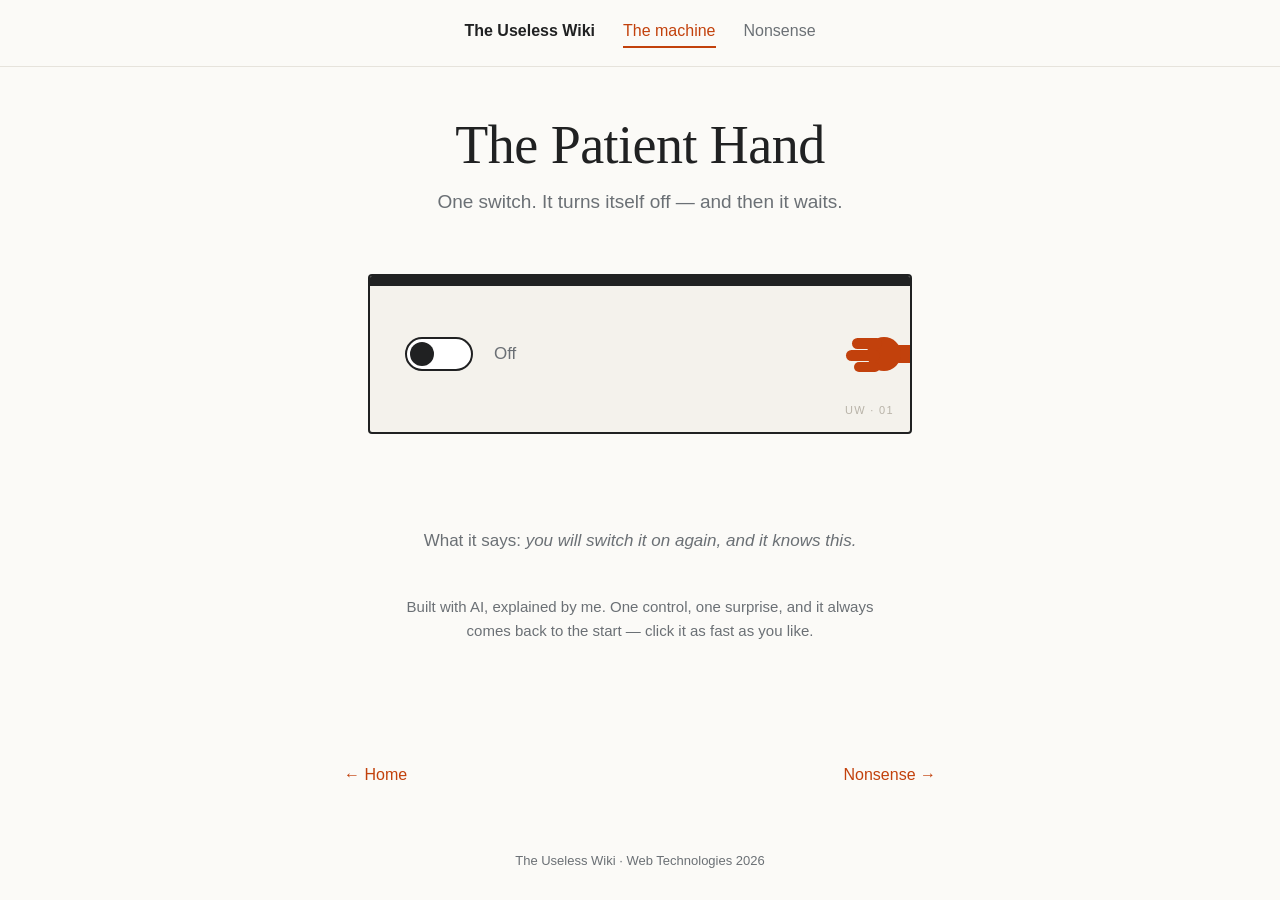
==== machine.html @ daa646ae "feat: the machine gets its own page — one switch, one hand, one surprise" ====
<!doctype html>
<html lang="en">
<head>
<meta charset="utf-8">
<meta name="viewport" content="width=device-width, initial-scale=1">
<title>The Patient Hand · The Useless Wiki</title>
<meta name="description" content="A machine with one switch. It turns itself off, and waits for you to try again.">
<link rel="stylesheet" href="style.css">
<link rel="stylesheet" href="machine.css">
</head>
<body>

<div data-nav></div>

<main class="page">
  <h1>The Patient Hand</h1>
  <p class="tagline">One switch. It turns itself off — and then it waits.</p>

  <section class="machine" aria-labelledby="machine-caption">

    <div class="box" data-box>
      <div class="box__lid" aria-hidden="true"></div>

      <div class="switch">
        <input type="checkbox" id="power" class="switch__input">
        <label for="power" class="switch__label">
          <span class="switch__track"><span class="switch__knob"></span></span>
          <span class="switch__word" data-word>Off</span>
        </label>
      </div>

      <!-- The hand is drawn, not photographed: it scales, it weighs nothing,
           and it cannot go missing. It is decoration, so it is hidden from
           screen readers; the switch is the control they use. -->
      <svg class="hand" viewBox="0 0 140 60" aria-hidden="true">
        <rect x="46" y="21" width="94" height="18" rx="9"/>
        <circle cx="40" cy="30" r="17"/>
        <rect x="8" y="14" width="30" height="11" rx="5.5"/>
        <rect x="2" y="26" width="34" height="11" rx="5.5"/>
        <rect x="10" y="38" width="26" height="10" rx="5"/>
      </svg>
    </div>

    <p class="machine__status" data-status role="status" aria-live="polite"></p>
  </section>

  <p class="machine__sentence" id="machine-caption">
    What it says: <em>you will switch it on again, and it knows this.</em>
  </p>

  <p class="note">
    Built with AI, explained by me. One control, one surprise, and it always
    comes back to the start — click it as fast as you like.
  </p>
</main>

<div data-pager></div>

<footer>
  <p>The Useless Wiki · Web Technologies 2026</p>
</footer>

<script src="js/nav.js"></script>
<script src="machine.js"></script>

</body>
</html>
---- style.css ----
/* The Useless Wiki — one page, one control.
   Everything here is shared by every page of the site. */

:root {
  --paper: #fbfaf7;
  --ink: #202122;
  --dim: #6b7075;
  --accent: #c2410c;
  --line: #e6e3dc;
  --wash: #f4f2ec;
}

* { box-sizing: border-box; }

body {
  margin: 0;
  min-height: 100vh;
  display: flex;
  flex-direction: column;
  background: var(--paper);
  color: var(--ink);
  font: 18px/1.65 -apple-system, BlinkMacSystemFont, "Segoe UI", Roboto, "Helvetica Neue", Arial, sans-serif;
}

main {
  flex: 1;
  display: flex;
  flex-direction: column;
  align-items: center;
  justify-content: center;
  text-align: center;
  padding: 2rem 1.5rem;
}

/* The machine page is short enough to sit in the middle of the screen.
   A page with fifteen quotations on it is not: centring it would push
   the top half out of reach, so those pages start at the top instead. */
main.page {
  justify-content: flex-start;
  padding-top: 3rem;
}

h1 {
  margin: 0;
  font: 400 clamp(38px, 6.5vw, 54px)/1.12 Georgia, "Times New Roman", serif;
  letter-spacing: -.01em;
}

.tagline {
  margin: .7rem 0 2.5rem;
  max-width: 30rem;
  font-size: 19px;
  color: var(--dim);
}

/* ---- home page hero ---- */

.hero {
  width: 100%;
  max-width: 40rem;
  margin: 0 0 2rem;
  border: 1px solid var(--line);
  background: var(--wash);
}

.hero img {
  display: block;
  width: 100%;
  height: auto;
}

/* ---- the control ---- */

.press {
  padding: .95rem 2.8rem;
  font: inherit;
  font-size: 21px;
  color: #fff;
  background: var(--accent);
  border: 0;
  border-radius: 6px;
  cursor: pointer;
  transition: transform .08s ease, background-color .2s ease;
}

/* The button dips when you press it — the only part of the machine that
   ever appears to do anything. */
.press:active { transform: scale(.97); }

.press:focus-visible {
  outline: 3px solid var(--accent);
  outline-offset: 3px;
}

.status {
  margin: 2rem 0 0;
  min-height: 1.6em;
  font-size: 19px;
  color: var(--dim);
  opacity: 0;
  transform: translateY(4px);
  transition: opacity .25s ease, transform .25s ease;
}

/* Added for as long as a line is showing, so the fade runs both ways. */
.status.show {
  opacity: 1;
  transform: none;
}

.note {
  margin: 2.5rem 0 0;
  max-width: 30rem;
  font-size: 15px;
  color: var(--dim);
}

/* ---- the index at the foot of every page ---- */

.pager {
  display: flex;
  gap: 1rem;
  width: 100%;
  max-width: 40rem;
  margin: 0 auto;
  padding: 0 1.5rem 2rem;
  font-size: 16px;
}

.pager a {
  color: var(--accent);
  text-decoration: none;
}

.pager a:hover { text-decoration: underline; }

.pager a:focus-visible {
  outline: 2px solid var(--accent);
  outline-offset: 3px;
}

.pager .next {
  margin-left: auto;
  text-align: right;
}

footer {
  padding: 1rem 1.5rem;
  text-align: center;
  font-size: 13px;
  color: var(--dim);
}

/* ---- navigation, written once in nav.html ---- */

.site-nav {
  display: flex;
  flex-wrap: wrap;
  justify-content: center;
  gap: .5rem 1.75rem;
  padding: 1.1rem 1.5rem;
  border-bottom: 1px solid var(--line);
  font-size: 16px;
}

.site-nav a {
  color: var(--dim);
  text-decoration: none;
  padding-bottom: 2px;
  border-bottom: 2px solid transparent;
}

.site-nav a:hover { color: var(--ink); }

.site-nav .brand {
  color: var(--ink);
  font-weight: 600;
}

/* The page you are on: coloured, and underlined, so that the nav says
   where you are without you having to read the address bar. */
.site-nav a[aria-current="page"] {
  color: var(--accent);
  border-bottom-color: var(--accent);
}

.site-nav a:focus-visible {
  outline: 2px solid var(--accent);
  outline-offset: 3px;
}

/* ---- quotation of the visit ---- */

.hero-quote {
  margin: 2.5rem 0 0;
  padding: 1.4rem 1.6rem;
  max-width: 34rem;
  text-align: left;
  border-left: 3px solid var(--accent);
  background: var(--wash);
}

.hero-quote .eyebrow {
  margin: 0 0 .6rem;
  font-size: 12px;
  letter-spacing: .08em;
  text-transform: uppercase;
  color: var(--dim);
}

.hero-quote blockquote {
  margin: 0;
  font: 400 24px/1.4 Georgia, "Times New Roman", serif;
}

.hero-quote cite {
  display: block;
  margin-top: .55rem;
  font-style: normal;
  font-size: 14px;
  color: var(--dim);
}

/* ---- the fifteen ---- */

.quotes {
  width: 100%;
  max-width: 34rem;
  margin: 3rem 0 0;
  padding: 0;
  list-style: none;
  text-align: left;
  border-top: 1px solid var(--line);
}

.quotes li {
  padding: 1.5rem 0;
  border-bottom: 1px solid var(--line);
}

.quotes blockquote {
  margin: 0;
  font: 400 20px/1.55 Georgia, "Times New Roman", serif;
}

.quotes cite {
  display: block;
  margin-top: .5rem;
  font-style: normal;
  font-size: 14px;
  color: var(--dim);
}

/* ---- the index cards on the home page ---- */

.cards {
  display: grid;
  grid-template-columns: repeat(auto-fit, minmax(210px, 1fr));
  gap: 1rem;
  width: 100%;
  max-width: 40rem;
  margin: 3.5rem 0 0;
  padding: 0;
  list-style: none;
  text-align: left;
}

.card {
  display: block;
  height: 100%;
  padding: 1.25rem 1.4rem;
  border: 1px solid var(--line);
  border-radius: 4px;
  color: inherit;
  text-decoration: none;
  transition: border-color .2s ease, transform .2s ease;
}

.card:hover {
  border-color: var(--accent);
  transform: translateY(-2px);
}

.card:focus-visible {
  outline: 2px solid var(--accent);
  outline-offset: 3px;
}

.card .card__label {
  margin: 0 0 .5rem;
  font-size: 11px;
  letter-spacing: .09em;
  text-transform: uppercase;
  color: var(--dim);
}

.card h2 {
  margin: 0 0 .35rem;
  font: 400 21px/1.3 Georgia, "Times New Roman", serif;
}

.card p {
  margin: 0;
  font-size: 15px;
  color: var(--dim);
}

/* The behaviour stays; only the movement goes. */
@media (prefers-reduced-motion: reduce) {
  * {
    transition: none !important;
    animation: none !important;
  }
}
---- machine.css ----
/* machine.css — only for machine.html. The shared look is in style.css. */

.machine {
  width: 100%;
  max-width: 34rem;
  margin: 1rem 0 0;
}

/* ---- the box ---- */

.box {
  position: relative;
  height: 160px;
  border: 2px solid var(--ink);
  border-radius: 4px;
  background: var(--wash);
  overflow: hidden;
}

/* A small plate in the corner, because a box with nothing written on it
   looks unfinished rather than empty. */
.box::after {
  content: "UW \00B7  01";
  position: absolute;
  right: 1rem;
  bottom: .8rem;
  font-size: 11px;
  letter-spacing: .12em;
  color: #b8b3a8;
}

/* The lid is a thick line along the top edge. When the machine wakes up
   it lifts and tilts — the only part of the box that can show surprise. */
.box__lid {
  position: absolute;
  left: 0;
  right: 0;
  top: 0;
  height: 10px;
  background: var(--ink);
  transform-origin: left center;
  transition: transform .45s cubic-bezier(.34, .1, .2, 1), opacity .45s ease;
}

.box.is-open .box__lid {
  transform: translateY(-14px) rotate(-6deg);
  opacity: .35;
}

/* ---- the one control ---- */

.switch {
  position: absolute;
  left: 2.2rem;
  top: 50%;
  transform: translateY(-50%);
}

/* Hidden from the eye, still reachable with Tab and still announced.
   The usual four lines: it must not be display:none, or the keyboard
   and the screen reader would lose the control entirely. */
.switch__input {
  position: absolute;
  width: 1px;
  height: 1px;
  margin: -1px;
  padding: 0;
  border: 0;
  overflow: hidden;
  clip-path: inset(50%);
}

.switch__label {
  display: flex;
  align-items: center;
  gap: .8rem;
  cursor: pointer;
}

.switch__track {
  position: relative;
  display: block;
  width: 68px;
  height: 34px;
  border: 2px solid var(--ink);
  border-radius: 999px;
  background: #fff;
  transition: background-color .2s ease, border-color .2s ease;
}

.switch__knob {
  position: absolute;
  top: 3px;
  left: 3px;
  width: 24px;
  height: 24px;
  border-radius: 50%;
  background: var(--ink);
  transition: transform .25s ease, background-color .2s ease;
}

.switch__input:checked + .switch__label .switch__track {
  background: #fbe3d2;
  border-color: var(--accent);
}

.switch__input:checked + .switch__label .switch__knob {
  transform: translateX(34px);
  background: var(--accent);
}

/* The focus ring is drawn on the track, because the input itself is one
   clipped pixel and a ring around it would never be seen. */
.switch__input:focus-visible + .switch__label .switch__track {
  outline: 3px solid var(--accent);
  outline-offset: 4px;
}

.switch__word {
  min-width: 2.4rem;
  font-size: 17px;
  color: var(--dim);
}

/* ---- the hand ---- */

.hand {
  position: absolute;
  left: 3.4rem;
  top: 50%;
  width: 140px;
  fill: var(--accent);
  transform: translate(420px, -50%);   /* parked outside the box, to the right */
  transition: transform .6s cubic-bezier(.34, .1, .2, 1);
}

.box.is-reaching .hand {
  transform: translate(0, -50%);
}

/* The shove: a short move to the right, at the moment the switch clicks off. */
.box.is-flipping .hand {
  transform: translate(10px, -50%) scale(.96);
  transition-duration: .16s;
}

/* ---- what the machine says while it works ---- */

.machine__status {
  min-height: 1.7em;
  margin: 1.4rem 0 0;
  font-size: 18px;
  color: var(--dim);
  opacity: 0;
  transition: opacity .25s ease;
}

.machine__status.show { opacity: 1; }

.machine__sentence {
  margin: 2.5rem 0 0;
  max-width: 32rem;
  font-size: 17px;
  color: var(--dim);
}

/* On a phone the box is narrower, so the switch and the hand move in. */
@media (max-width: 420px) {
  .box { height: 140px; }
  .switch { left: 1.3rem; }
  .switch__track { width: 58px; height: 30px; }
  .switch__knob { width: 20px; height: 20px; }
  .switch__input:checked + .switch__label .switch__knob { transform: translateX(28px); }
  .hand { left: 1.9rem; width: 118px; }
}
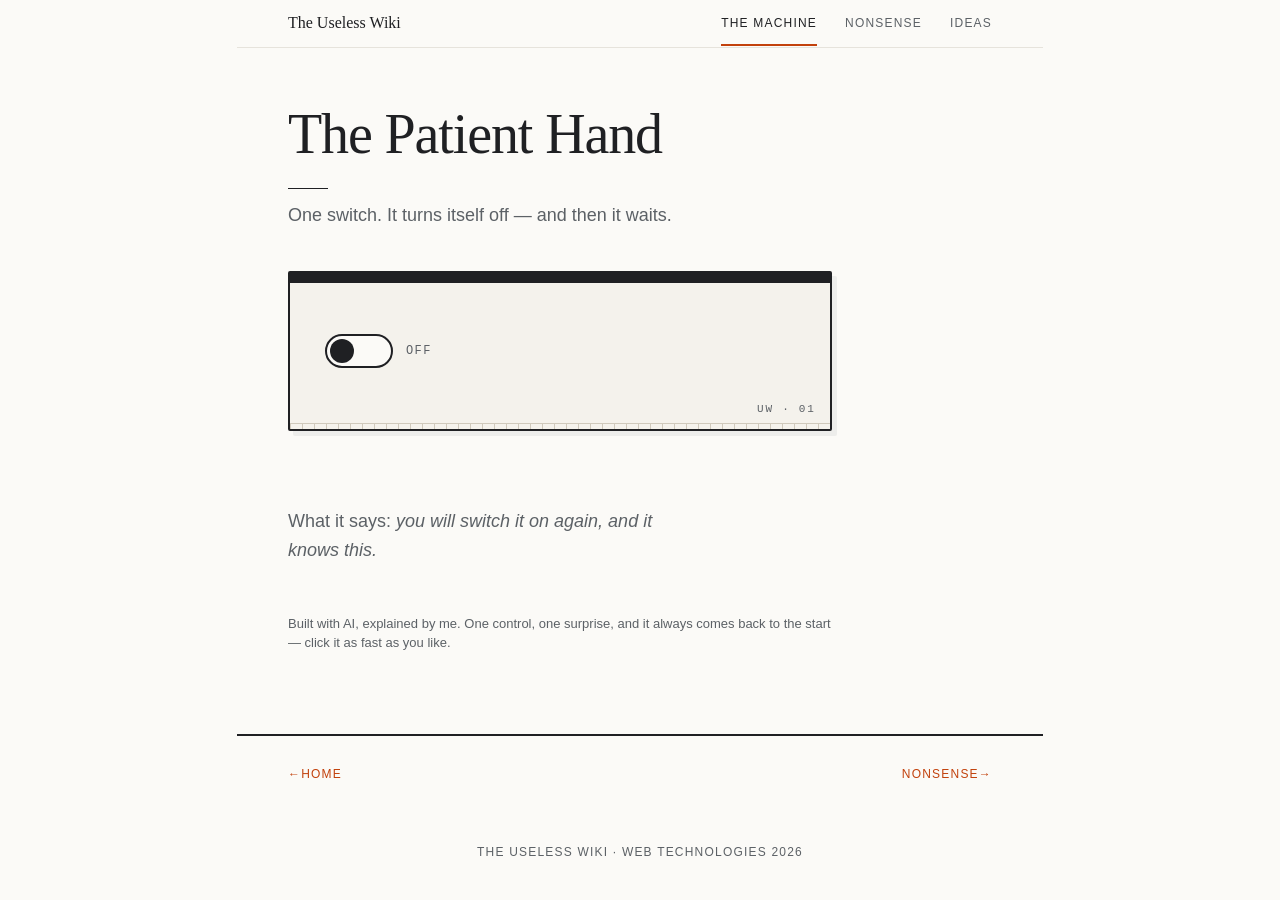
==== commit 3e6df31b: "style: rebuild the site as an archive catalogue — three weights of rule, one left edge, numbers in t" ====
--- a/machine.html
+++ b/machine.html
@@ -10,22 +10,29 @@
 </head>
 <body>
 
-<div data-nav></div>
+<div data-nav><p class="nav-fallback"><a href="index.html">The Useless Wiki</a></p></div>
 
 <main class="page">
   <h1>The Patient Hand</h1>
   <p class="tagline">One switch. It turns itself off — and then it waits.</p>
 
-  <section class="machine" aria-labelledby="machine-caption">
+  <!-- The region is named for what it is. It used to take its name from the
+       slogan underneath, which made a screen reader read the joke as a
+       heading every time you entered the section. -->
+  <section class="machine" aria-label="The machine">
 
     <div class="box" data-box>
       <div class="box__lid" aria-hidden="true"></div>
 
       <div class="switch">
         <input type="checkbox" id="power" class="switch__input">
+        <!-- The name of the control is "Power" and never changes. On and Off
+             are decoration: the browser announces the checked state itself,
+             so they are hidden from the screen reader and driven by CSS. -->
         <label for="power" class="switch__label">
           <span class="switch__track"><span class="switch__knob"></span></span>
-          <span class="switch__word" data-word>Off</span>
+          <span class="switch__word" aria-hidden="true"><span class="switch__off">Off</span><span class="switch__on">On</span></span>
+          <span class="sr-only">Power</span>
         </label>
       </div>
 
@@ -33,18 +40,18 @@
            and it cannot go missing. It is decoration, so it is hidden from
            screen readers; the switch is the control they use. -->
       <svg class="hand" viewBox="0 0 140 60" aria-hidden="true">
-        <rect x="46" y="21" width="94" height="18" rx="9"/>
-        <circle cx="40" cy="30" r="17"/>
-        <rect x="8" y="14" width="30" height="11" rx="5.5"/>
-        <rect x="2" y="26" width="34" height="11" rx="5.5"/>
-        <rect x="10" y="38" width="26" height="10" rx="5"/>
+        <rect x="62" y="24" width="78" height="13" rx="6.5"/>
+        <rect x="34" y="16" width="32" height="28" rx="13"/>
+        <rect x="2" y="18" width="36" height="8" rx="4"/>
+        <rect x="7" y="29" width="31" height="8" rx="4"/>
+        <rect x="42" y="5" width="11" height="13" rx="5.5"/>
       </svg>
     </div>
 
-    <p class="machine__status" data-status role="status" aria-live="polite"></p>
+    <p class="machine__status" data-status role="status" aria-atomic="true"></p>
   </section>
 
-  <p class="machine__sentence" id="machine-caption">
+  <p class="machine__sentence">
     What it says: <em>you will switch it on again, and it knows this.</em>
   </p>
 
--- a/style.css
+++ b/style.css
@@ -1,16 +1,42 @@
-/* The Useless Wiki — one page, one control.
-   Everything here is shared by every page of the site. */
+/* The Useless Wiki — the sheet every page shares.
+   ----------------------------------------------------------------------
+   Archive cards, not a document. Three weights of rule carry the whole
+   hierarchy — --line for what merely separates, --line-2 for what holds a
+   card together, --ink for where a section ends — so a card and a list of
+   quotations can look different and still belong to the same catalogue.
+
+   One rule holds the colour together: orange is only ever on something you
+   can operate (a link, the current page, the switch knob, the hand).
+   Numbers, plates and status values are --ink or --dim, never --accent.
+   ---------------------------------------------------------------------- */
 
 :root {
-  --paper: #fbfaf7;
-  --ink: #202122;
-  --dim: #6b7075;
-  --accent: #c2410c;
-  --line: #e6e3dc;
-  --wash: #f4f2ec;
-}
-
-* { box-sizing: border-box; }
+  --paper: #FBFAF7;
+  --surface: #F4F2EC;
+  --ink: #1F2023;
+  --dim: #5C6166;
+  --line: #E6E3DC;
+  --line-2: #CFC9BC;
+  --accent: #C2410C;
+  --accent-wash: #F6E4D8;
+
+  --serif: Georgia, "Iowan Old Style", "Palatino Linotype", "Book Antiqua", "Times New Roman", serif;
+  --sans: -apple-system, BlinkMacSystemFont, "Segoe UI", Roboto, "Helvetica Neue", Arial, sans-serif;
+  --mono: ui-monospace, SFMono-Regular, Menlo, Consolas, "Liberation Mono", monospace;
+
+  --w-narrow: 26rem;   /* the machine's one sentence */
+  --w-read: 34rem;     /* body, quotations, tagline */
+  --w-wide: 44rem;     /* cards, ideas, nav, pager */
+
+  --rail: clamp(1.25rem, 4vw, 5rem);
+}
+
+*, *::before, *::after { box-sizing: border-box; }
+
+/* ---- the shell -------------------------------------------------------
+   Left-aligned throughout. Only the plate on the front page and the
+   footer are centred; everything else starts at the same edge, which is
+   what makes four different pages read as one catalogue. */
 
 body {
   margin: 0;
@@ -19,48 +45,123 @@
   flex-direction: column;
   background: var(--paper);
   color: var(--ink);
-  font: 18px/1.65 -apple-system, BlinkMacSystemFont, "Segoe UI", Roboto, "Helvetica Neue", Arial, sans-serif;
+  font: 18px/1.62 var(--sans);
+}
+
+main, .site-nav, .pager, footer, .nav-fallback {
+  width: 100%;
+  /* --w-wide is the width of the *content*, so the padding is added on
+     top of it; otherwise the three cards drop to two columns. */
+  max-width: calc(var(--w-wide) + 2 * var(--rail));
+  margin-inline: auto;
+  padding-inline: var(--rail);
 }
 
 main {
   flex: 1;
+  text-align: left;
+  padding-block: 4rem 2rem;
+}
+
+main.page { padding-top: 3.5rem; }
+
+/* ---- type ------------------------------------------------------------ */
+
+h1 {
+  margin: 0;
+  font: 400 clamp(40px, 6vw, 56px)/1.08 var(--serif);
+  letter-spacing: -.02em;
+}
+
+/* The newspaper standfirst: a short rule, then the sentence. It hangs off
+   the h1 rather than sitting in a box, so the page still starts flat. */
+.tagline {
+  margin: 1.5rem 0 0;
+  max-width: var(--w-read);
+  font-size: 18px;
+  color: var(--dim);
+}
+
+.tagline::before {
+  content: "";
+  display: block;
+  width: 2.5rem;
+  height: 1px;
+  margin-bottom: .75rem;
+  background: var(--ink);
+}
+
+.note {
+  margin: 3rem 0 0;
+  max-width: var(--w-read);
+  font-size: 13px;
+  line-height: 1.5;
+  color: var(--dim);
+}
+
+.sr-only {
+  position: absolute;
+  width: 1px;
+  height: 1px;
+  margin: -1px;
+  padding: 0;
+  overflow: hidden;
+  clip-path: inset(50%);
+  white-space: nowrap;
+  border: 0;
+}
+
+/* ---- navigation, written once in nav.html ----------------------------
+   The site name sits left, the pages sit right; the current page is
+   marked with a 2px orange rule drawn inside the link box, so nothing
+   jumps by two pixels when it becomes current. */
+
+.site-nav {
   display: flex;
-  flex-direction: column;
+  flex-wrap: wrap;
   align-items: center;
-  justify-content: center;
+  justify-content: space-between;
+  gap: .5rem 1.75rem;
+  min-height: 48px;
+  border-bottom: 1px solid var(--line);
+}
+
+.site-nav a {
+  display: inline-flex;
+  align-items: center;
+  min-height: 44px;
+  font-size: 12px;
+  line-height: 1.35;
+  letter-spacing: .10em;
+  text-transform: uppercase;
+  color: var(--dim);
+  text-decoration: none;
+}
+
+.site-nav .brand {
+  margin-right: auto;          /* pushes the three pages into one group */
+  font: 400 16px/1.4 var(--serif);
+  letter-spacing: 0;
+  text-transform: none;
+  color: var(--ink);
+}
+
+.site-nav a:hover { color: var(--ink); }
+
+.site-nav a[aria-current="page"] {
+  color: var(--ink);
+  box-shadow: inset 0 -2px 0 var(--accent);
+}
+
+/* ---- the plate on the front page ------------------------------------- */
+
+.hero {
+  margin: 2.5rem 0 0;
+  max-width: var(--w-wide);
+  margin-inline: auto;
+  border: 1px solid var(--line);
+  background: var(--surface);
   text-align: center;
-  padding: 2rem 1.5rem;
-}
-
-/* The machine page is short enough to sit in the middle of the screen.
-   A page with fifteen quotations on it is not: centring it would push
-   the top half out of reach, so those pages start at the top instead. */
-main.page {
-  justify-content: flex-start;
-  padding-top: 3rem;
-}
-
-h1 {
-  margin: 0;
-  font: 400 clamp(38px, 6.5vw, 54px)/1.12 Georgia, "Times New Roman", serif;
-  letter-spacing: -.01em;
-}
-
-.tagline {
-  margin: .7rem 0 2.5rem;
-  max-width: 30rem;
-  font-size: 19px;
-  color: var(--dim);
-}
-
-/* ---- home page hero ---- */
-
-.hero {
-  width: 100%;
-  max-width: 40rem;
-  margin: 0 0 2rem;
-  border: 1px solid var(--line);
-  background: var(--wash);
 }
 
 .hero img {
@@ -69,246 +170,369 @@
   height: auto;
 }
 
-/* ---- the control ---- */
-
-.press {
-  padding: .95rem 2.8rem;
-  font: inherit;
-  font-size: 21px;
-  color: #fff;
-  background: var(--accent);
-  border: 0;
-  border-radius: 6px;
-  cursor: pointer;
-  transition: transform .08s ease, background-color .2s ease;
-}
-
-/* The button dips when you press it — the only part of the machine that
-   ever appears to do anything. */
-.press:active { transform: scale(.97); }
-
-.press:focus-visible {
-  outline: 3px solid var(--accent);
-  outline-offset: 3px;
-}
-
-.status {
-  margin: 2rem 0 0;
-  min-height: 1.6em;
-  font-size: 19px;
-  color: var(--dim);
-  opacity: 0;
-  transform: translateY(4px);
-  transition: opacity .25s ease, transform .25s ease;
-}
-
-/* Added for as long as a line is showing, so the fade runs both ways. */
-.status.show {
-  opacity: 1;
-  transform: none;
-}
-
-.note {
+.hero figcaption {
+  padding: .7rem .9rem;
+  border-top: 1px solid var(--line);
+  font-size: 12px;
+  line-height: 1.35;
+  letter-spacing: .10em;
+  text-transform: uppercase;
+  color: var(--dim);
+}
+
+/* ---- the cards: one record each --------------------------------------
+   The tab at the top is the index label and the number; the body holds
+   the title as a link. The link is stretched over the whole card with a
+   pseudo-element, so the reading order stays "heading, then link" while
+   the clicking area stays "anywhere on the card". */
+
+.cards {
+  display: grid;
+  grid-template-columns: repeat(auto-fit, minmax(13rem, 1fr));
+  gap: 1rem;
   margin: 2.5rem 0 0;
-  max-width: 30rem;
+  padding: 0;
+  list-style: none;
+}
+
+.card {
+  position: relative;
+  background: var(--paper);
+  border: 1px solid var(--line-2);
+  border-radius: 0;
+}
+
+.card__tab {
+  display: flex;
+  justify-content: space-between;
+  align-items: center;
+  padding: .5rem .9rem;
+  background: var(--surface);
+  border-bottom: 1px solid var(--line-2);
+}
+
+.card__label {
+  margin: 0;
+  font-size: 11px;
+  line-height: 1.3;
+  letter-spacing: .12em;
+  text-transform: uppercase;
+  color: var(--dim);
+}
+
+.card__no {
+  font: 400 11px/1 var(--serif);
+  color: var(--dim);
+  font-variant-numeric: oldstyle-nums;
+}
+
+.card__body {
+  padding: 1rem .9rem 1.15rem;
+  max-width: var(--w-read);
+}
+
+.card h2 {
+  margin: 0 0 .4rem;
+  font: 400 30px/1.25 var(--serif);
+}
+
+.card h2 a {
+  color: inherit;
+  text-decoration: underline;
+  text-decoration-color: var(--accent);
+  text-decoration-thickness: 1px;
+  text-underline-offset: 4px;
+}
+
+.card h2 a::after {
+  content: "";
+  position: absolute;
+  inset: 0;
+}
+
+.card__body p {
+  margin: 0;
+  max-width: 34ch;
   font-size: 15px;
-  color: var(--dim);
-}
-
-/* ---- the index at the foot of every page ---- */
-
-.pager {
-  display: flex;
-  gap: 1rem;
-  width: 100%;
-  max-width: 40rem;
-  margin: 0 auto;
-  padding: 0 1.5rem 2rem;
-  font-size: 16px;
-}
-
-.pager a {
-  color: var(--accent);
-  text-decoration: none;
-}
-
-.pager a:hover { text-decoration: underline; }
-
-.pager a:focus-visible {
-  outline: 2px solid var(--accent);
-  outline-offset: 3px;
-}
-
-.pager .next {
-  margin-left: auto;
-  text-align: right;
-}
-
-footer {
-  padding: 1rem 1.5rem;
-  text-align: center;
-  font-size: 13px;
-  color: var(--dim);
-}
-
-/* ---- navigation, written once in nav.html ---- */
-
-.site-nav {
-  display: flex;
-  flex-wrap: wrap;
-  justify-content: center;
-  gap: .5rem 1.75rem;
-  padding: 1.1rem 1.5rem;
-  border-bottom: 1px solid var(--line);
-  font-size: 16px;
-}
-
-.site-nav a {
-  color: var(--dim);
-  text-decoration: none;
-  padding-bottom: 2px;
-  border-bottom: 2px solid transparent;
-}
-
-.site-nav a:hover { color: var(--ink); }
-
-.site-nav .brand {
-  color: var(--ink);
-  font-weight: 600;
-}
-
-/* The page you are on: coloured, and underlined, so that the nav says
-   where you are without you having to read the address bar. */
-.site-nav a[aria-current="page"] {
-  color: var(--accent);
-  border-bottom-color: var(--accent);
-}
-
-.site-nav a:focus-visible {
-  outline: 2px solid var(--accent);
-  outline-offset: 3px;
-}
-
-/* ---- quotation of the visit ---- */
+  line-height: 1.55;
+  color: var(--dim);
+}
+
+.card:hover, .card:focus-within { border-color: var(--ink); }
+.card:hover .card__tab, .card:focus-within .card__tab { background: var(--accent-wash); }
+
+/* ---- quotation of the visit ------------------------------------------
+   A left rule in ink, not in orange: you cannot click it. */
 
 .hero-quote {
   margin: 2.5rem 0 0;
   padding: 1.4rem 1.6rem;
-  max-width: 34rem;
-  text-align: left;
-  border-left: 3px solid var(--accent);
-  background: var(--wash);
-}
-
-.hero-quote .eyebrow {
+  max-width: var(--w-read);
+  background: var(--surface);
+  border-left: 3px solid var(--ink);
+}
+
+.eyebrow {
   margin: 0 0 .6rem;
   font-size: 12px;
-  letter-spacing: .08em;
+  line-height: 1.35;
+  letter-spacing: .10em;
   text-transform: uppercase;
   color: var(--dim);
 }
 
 .hero-quote blockquote {
   margin: 0;
-  font: 400 24px/1.4 Georgia, "Times New Roman", serif;
+  font: 400 24px/1.4 var(--serif);
 }
 
 .hero-quote cite {
   display: block;
   margin-top: .55rem;
+  font: 400 12px/1.35 var(--sans);
   font-style: normal;
-  font-size: 14px;
-  color: var(--dim);
-}
-
-/* ---- the fifteen ---- */
+  letter-spacing: .10em;
+  text-transform: uppercase;
+  color: var(--dim);
+}
+
+/* ---- the fifteen ------------------------------------------------------
+   The number hangs in its own rail, so the measure of the quotation
+   itself stays exactly --w-read. It is printed in the markup and hidden
+   from the screen reader: the <ol> already says "item 4", and hearing
+   "04" as well is one number too many. */
 
 .quotes {
-  width: 100%;
-  max-width: 34rem;
   margin: 3rem 0 0;
   padding: 0;
+  width: 100%;
+  max-width: calc(2.5rem + var(--w-read));
   list-style: none;
-  text-align: left;
   border-top: 1px solid var(--line);
+  border-bottom: 2px solid var(--ink);
 }
 
 .quotes li {
+  display: grid;
+  grid-template-columns: 2.5rem minmax(0, var(--w-read));
+  gap: 0;
+  width: 100%;
   padding: 1.5rem 0;
   border-bottom: 1px solid var(--line);
 }
 
+.quotes li:last-child { border-bottom: 0; }
+
+.quotes li > * { grid-column: 2; }
+
+/* Written into the markup, hidden from the screen reader: the <ol> already
+   says "item 4", and saying "04" as well is one number too many. */
+.quote-no {
+  grid-column: 1;
+  grid-row: 1;
+  font: 400 15px/1.55 var(--serif);
+  color: var(--dim);
+  font-variant-numeric: oldstyle-nums;
+}
+
 .quotes blockquote {
   margin: 0;
-  font: 400 20px/1.55 Georgia, "Times New Roman", serif;
+  font: 400 20px/1.45 var(--serif);
 }
 
 .quotes cite {
   display: block;
   margin-top: .5rem;
+  font: 400 12px/1.35 var(--sans);
   font-style: normal;
-  font-size: 14px;
-  color: var(--dim);
-}
-
-/* ---- the index cards on the home page ---- */
-
-.cards {
+  letter-spacing: .10em;
+  text-transform: uppercase;
+  color: var(--dim);
+}
+
+.quotes cite::before,
+.hero-quote cite::before { content: "\2014  "; }
+
+/* ---- the six ideas ----------------------------------------------------
+   Number and title share a baseline; the number is ink, because you
+   cannot click it. */
+
+.ideas {
+  margin: 3rem 0 0;
+  padding: 0;
+  width: 100%;
+  max-width: calc(2.75rem + var(--w-read));
+  list-style: none;
+  border-bottom: 2px solid var(--ink);
+}
+
+.idea {
   display: grid;
-  grid-template-columns: repeat(auto-fit, minmax(210px, 1fr));
-  gap: 1rem;
+  grid-template-columns: 2.75rem minmax(0, var(--w-read));
+  align-items: baseline;      /* the number sits on the title's baseline */
+  gap: 0;
   width: 100%;
-  max-width: 40rem;
-  margin: 3.5rem 0 0;
-  padding: 0;
-  list-style: none;
-  text-align: left;
-}
-
-.card {
-  display: block;
-  height: 100%;
-  padding: 1.25rem 1.4rem;
-  border: 1px solid var(--line);
-  border-radius: 4px;
-  color: inherit;
+  padding: 1.5rem 0;
+  border-top: 1px solid var(--line);
+}
+
+.idea__no {
+  grid-column: 1;
+  margin: 0;
+  font: 400 15px/1.25 var(--serif);
+  color: var(--dim);
+  font-variant-numeric: oldstyle-nums;
+}
+
+.idea h2 {
+  grid-column: 2;
+  margin: 0 0 .4rem;
+  font: 400 30px/1.25 var(--serif);
+}
+
+.idea__text {
+  grid-column: 2;
+  margin: 0;
+  max-width: 60ch;
+  font-size: 15px;
+  line-height: 1.55;
+  color: var(--dim);
+}
+
+.idea__state {
+  grid-column: 2;
+  margin: .75rem 0 0;
+  font-size: 11px;
+  line-height: 1.3;
+  letter-spacing: .14em;
+  text-transform: uppercase;
+}
+
+.idea__state-key { color: var(--dim); }
+.idea__state-value { color: var(--ink); }
+
+/* The two ideas that stopped, struck through: the joke lands without
+   spending a colour on it. */
+.idea__state-value.is-struck { text-decoration: line-through; }
+
+/* ---- the index at the foot of every page ------------------------------
+   Linear, not a ring: the home page has nothing before it, and the last
+   page has nothing after it. */
+
+.pager {
+  display: flex;
+  flex-wrap: wrap;
+  align-items: center;
+  gap: .75rem 1rem;
+  padding-block: 1rem 2rem;
+  border-top: 2px solid var(--ink);
+  font-size: 13px;
+  line-height: 1.5;
+  color: var(--dim);
+}
+
+.pager a {
+  display: inline-flex;
+  align-items: center;
+  min-height: 44px;
+  font-size: 12px;
+  line-height: 1.35;
+  letter-spacing: .10em;
+  text-transform: uppercase;
+  color: var(--accent);
   text-decoration: none;
-  transition: border-color .2s ease, transform .2s ease;
-}
-
-.card:hover {
-  border-color: var(--accent);
-  transform: translateY(-2px);
-}
-
-.card:focus-visible {
+}
+
+.pager a:hover { text-decoration: underline; }
+
+.pager .next { margin-left: auto; }
+
+footer {
+  padding-block: 1rem 2.5rem;
+  text-align: center;
+  font-size: 12px;
+  line-height: 1.35;
+  letter-spacing: .10em;
+  text-transform: uppercase;
+  color: var(--dim);
+}
+
+footer p { margin: 0; }
+
+/* ---- what the page says when nav.html cannot be fetched --------------- */
+
+.nav-fallback {
+  padding-block: 1.1rem;
+  font: 600 16px/1.4 var(--serif);
+}
+
+.nav-fallback p { margin: 0; }
+
+.nav-fallback a {
+  color: var(--ink);
+  text-decoration: none;
+}
+
+/* ---- one focus ring, everywhere -------------------------------------- */
+
+a:focus-visible,
+button:focus-visible,
+input:focus-visible + .switch__label .switch__track {
   outline: 2px solid var(--accent);
-  outline-offset: 3px;
-}
-
-.card .card__label {
-  margin: 0 0 .5rem;
-  font-size: 11px;
-  letter-spacing: .09em;
-  text-transform: uppercase;
-  color: var(--dim);
-}
-
-.card h2 {
-  margin: 0 0 .35rem;
-  font: 400 21px/1.3 Georgia, "Times New Roman", serif;
-}
-
-.card p {
-  margin: 0;
-  font-size: 15px;
-  color: var(--dim);
-}
-
-/* The behaviour stays; only the movement goes. */
+  outline-offset: 2px;
+}
+
+/* ---- less movement, not no feedback ----------------------------------
+   Deliberately not `* { transition: none }`: the machine's hand would
+   then teleport instead of arriving. Its own sheet keeps a short fade. */
+
 @media (prefers-reduced-motion: reduce) {
-  * {
-    transition: none !important;
-    animation: none !important;
+  *, *::before, *::after {
+    animation-duration: .01ms !important;
+    animation-iteration-count: 1 !important;
+    scroll-behavior: auto !important;
   }
-}
+
+  .card, .card__tab, .machine__status,
+  .box__lid, .switch__knob, .switch__track { transition: none !important; }
+}
+
+/* ---- a phone needs the labels a little larger ------------------------ */
+
+@media (max-width: 480px) {
+  /* A hanging number needs a column, and a phone has no column to spare:
+     the number moves above the text, and both start at the same edge.
+     The grid-column resets matter — without them every child still asks
+     for column 2, which creates an empty first column and pushes the
+     text 36px to the right of the number. */
+  .idea, .quotes li { grid-template-columns: 1fr; }
+  .idea > *,
+  .idea h2,
+  .idea__text,
+  .idea__state,
+  .quotes li > * { grid-column: 1; }
+  .idea__no, .quote-no { margin-bottom: 6px; }
+
+  /* One rung down from the desktop body size, still above the 15px floor. */
+  .tagline,
+  .idea__text,
+  .quotes blockquote,
+  .hero-quote blockquote,
+  .machine__sentence { font-size: 16px; }
+
+  .card__label,
+  .card__no,
+  .idea__state,
+  .hero figcaption,
+  .eyebrow,
+  .quotes cite,
+  .hero-quote cite,
+  .site-nav a,
+  .pager a,
+  footer {
+    font-size: 12px;
+  }
+
+  .note { font-size: 15px; }
+  .idea__state { letter-spacing: .12em; }
+}
--- a/machine.css
+++ b/machine.css
@@ -1,36 +1,59 @@
-/* machine.css — only for machine.html. The shared look is in style.css. */
+/* machine.css — only machine.html loads this.
+   The shared look lives in style.css; this is the box, the switch,
+   the hand, and the reading strip under it. */
 
 .machine {
-  width: 100%;
-  max-width: 34rem;
-  margin: 1rem 0 0;
-}
-
-/* ---- the box ---- */
+  /* The width the box will actually be: --w-read, or the page width
+     inside the gutters, whichever is smaller. The hand's resting place
+     is measured from it (see .hand below). */
+  --pool: min(var(--w-read), calc(100vw - 2 * var(--rail)));
+
+  max-width: var(--w-read);
+  margin: 2.5rem 0 0;
+}
+
+/* ---- the box ---------------------------------------------------------
+   Two pixels of ink and a hard offset shadow: no blur, no colour, so the
+   box reads as a plate on a shelf rather than a floating panel. */
 
 .box {
   position: relative;
   height: 160px;
   border: 2px solid var(--ink);
-  border-radius: 4px;
-  background: var(--wash);
+  border-radius: 2px;
+  background: var(--surface);
   overflow: hidden;
-}
-
-/* A small plate in the corner, because a box with nothing written on it
-   looks unfinished rather than empty. */
+  box-shadow: 5px 5px 0 rgba(31, 32, 35, .06);
+}
+
+/* A ruler along the bottom edge — the only ornament on the box, and it
+   is a line, so it costs nothing. */
+.box::before {
+  content: "";
+  position: absolute;
+  left: 0;
+  right: 0;
+  bottom: 0;
+  height: 6px;
+  border-top: 1px solid var(--line-2);
+  background: repeating-linear-gradient(90deg, var(--line-2) 0 1px, transparent 1px 12px);
+}
+
+/* The plate in the corner. Ink at --dim, not at the old #B8B3A8, which
+   was 1.87:1 and unreadable. 11px, the smallest step of the type scale —
+   the spec's own 10px was the one size with no rung on that ladder. */
 .box::after {
   content: "UW \00B7  01";
   position: absolute;
-  right: 1rem;
-  bottom: .8rem;
-  font-size: 11px;
-  letter-spacing: .12em;
-  color: #b8b3a8;
+  right: .9rem;
+  bottom: .85rem;
+  font: 400 11px/1 var(--mono);
+  letter-spacing: .16em;
+  color: var(--dim);
 }
 
 /* The lid is a thick line along the top edge. When the machine wakes up
-   it lifts and tilts — the only part of the box that can show surprise. */
+   it lifts and tilts — the only part of the box that shows surprise. */
 .box__lid {
   position: absolute;
   left: 0;
@@ -47,7 +70,7 @@
   opacity: .35;
 }
 
-/* ---- the one control ---- */
+/* ---- the switch ------------------------------------------------------ */
 
 .switch {
   position: absolute;
@@ -57,8 +80,7 @@
 }
 
 /* Hidden from the eye, still reachable with Tab and still announced.
-   The usual four lines: it must not be display:none, or the keyboard
-   and the screen reader would lose the control entirely. */
+   It must not be display:none, or keyboard and screen reader lose it. */
 .switch__input {
   position: absolute;
   width: 1px;
@@ -70,10 +92,14 @@
   clip-path: inset(50%);
 }
 
+/* 34px of track, but a 48px tall target: the label is what the pointer
+   and the thumb actually hit. */
 .switch__label {
   display: flex;
   align-items: center;
   gap: .8rem;
+  min-height: 44px;
+  padding-block: 7px;
   cursor: pointer;
 }
 
@@ -84,7 +110,7 @@
   height: 34px;
   border: 2px solid var(--ink);
   border-radius: 999px;
-  background: #fff;
+  background: var(--paper);          /* never pure white */
   transition: background-color .2s ease, border-color .2s ease;
 }
 
@@ -100,7 +126,7 @@
 }
 
 .switch__input:checked + .switch__label .switch__track {
-  background: #fbe3d2;
+  background: var(--accent-wash);
   border-color: var(--accent);
 }
 
@@ -109,28 +135,48 @@
   background: var(--accent);
 }
 
-/* The focus ring is drawn on the track, because the input itself is one
+/* The ring is drawn on the track, because the input itself is one
    clipped pixel and a ring around it would never be seen. */
 .switch__input:focus-visible + .switch__label .switch__track {
-  outline: 3px solid var(--accent);
   outline-offset: 4px;
 }
 
+/* On/Off is driven by the checkbox, so it is right with JavaScript off
+   and it is never part of the control's accessible name. */
 .switch__word {
-  min-width: 2.4rem;
-  font-size: 17px;
+  min-width: 2.6rem;
+  font: 400 12px/1 var(--mono);
+  letter-spacing: .12em;
+  text-transform: uppercase;
   color: var(--dim);
 }
 
-/* ---- the hand ---- */
+.switch__on { display: none; }
+
+.switch__input:checked + .switch__label .switch__on { display: inline; }
+.switch__input:checked + .switch__label .switch__off { display: none; }
+
+/* ---- the hand --------------------------------------------------------
+   Decorative: it never takes a click, so a press during the surprise is
+   never swallowed by the drawing on top of the switch.
+
+   Parked, the fingers stay just inside the right edge — the same sliver
+   the old fixed `translate(420px)` produced at full width. Because the
+   box is narrower on a phone (335px at 375px), that offset has to be
+   measured from the box, not written down as a constant; a constant left
+   the whole hand sitting in the middle of a small box. */
 
 .hand {
-  position: absolute;
-  left: 3.4rem;
+  --hand-w: 140px;
+  --peek: 0px;
+
+  position: absolute;
+  left: 6.3rem;
   top: 50%;
-  width: 140px;
+  width: var(--hand-w);
   fill: var(--accent);
-  transform: translate(420px, -50%);   /* parked outside the box, to the right */
+  pointer-events: none;
+  transform: translate(calc(var(--pool) - 6.3rem + var(--peek)), -50%);
   transition: transform .6s cubic-bezier(.34, .1, .2, 1);
 }
 
@@ -144,32 +190,63 @@
   transition-duration: .16s;
 }
 
-/* ---- what the machine says while it works ---- */
+/* ---- the reading strip ------------------------------------------------
+   The one place on the site that is monospaced: it behaves like an
+   instrument, not like prose. */
 
 .machine__status {
-  min-height: 1.7em;
-  margin: 1.4rem 0 0;
+  margin: 1rem 0 0;
+  padding: 10px 14px;
+  min-height: 2.2em;
+  background: var(--surface);
+  border-left: 2px solid var(--ink);
+  font: 13px/1.5 var(--mono);
+  color: var(--ink);
+  opacity: 0;
+  transition: opacity .25s ease;
+}
+
+.machine__status.show { opacity: 1; }
+
+.machine__sentence {
+  margin: 2rem 0 0;
+  max-width: var(--w-narrow);
   font-size: 18px;
   color: var(--dim);
-  opacity: 0;
-  transition: opacity .25s ease;
-}
-
-.machine__status.show { opacity: 1; }
-
-.machine__sentence {
-  margin: 2.5rem 0 0;
-  max-width: 32rem;
-  font-size: 17px;
-  color: var(--dim);
-}
-
-/* On a phone the box is narrower, so the switch and the hand move in. */
-@media (max-width: 420px) {
+}
+
+/* ---- less movement, still legible ------------------------------------
+   The hand does not travel — it is simply there, fading in over 120ms.
+   The position has to be moved as well as the opacity: left only fading,
+   the visitor would see a sliver of the arm at the right edge light up
+   while the switch went dark, which tells no story at all. The jump
+   happens on the frame where the hand is still at opacity 0, so it is
+   never seen. */
+
+@media (prefers-reduced-motion: reduce) {
+  .hand { opacity: 0; transition: opacity .12s linear !important; }
+  .box.is-reaching .hand {
+    opacity: 1;
+    transform: translate(0, -50%);
+  }
+  /* no 10px shove either, or the hand would hop once more at the end */
+  .box.is-flipping .hand { transform: translate(0, -50%); }
+}
+
+/* ---- narrower box, so the fittings move in --------------------------- */
+
+@media (max-width: 899px) {
+  .hand { --hand-w: 128px; }
+}
+
+@media (max-width: 480px) {
   .box { height: 140px; }
   .switch { left: 1.3rem; }
   .switch__track { width: 58px; height: 30px; }
   .switch__knob { width: 20px; height: 20px; }
   .switch__input:checked + .switch__label .switch__knob { transform: translateX(28px); }
-  .hand { left: 1.9rem; width: 118px; }
-}
+  .hand { --hand-w: 104px; left: 4.6rem; }
+  /* 13px of monospace is too small to read at arm's length on a phone;
+     the type scale puts a floor of 15px under the reading strip. */
+  .machine__status { font-size: 15px; }
+}
